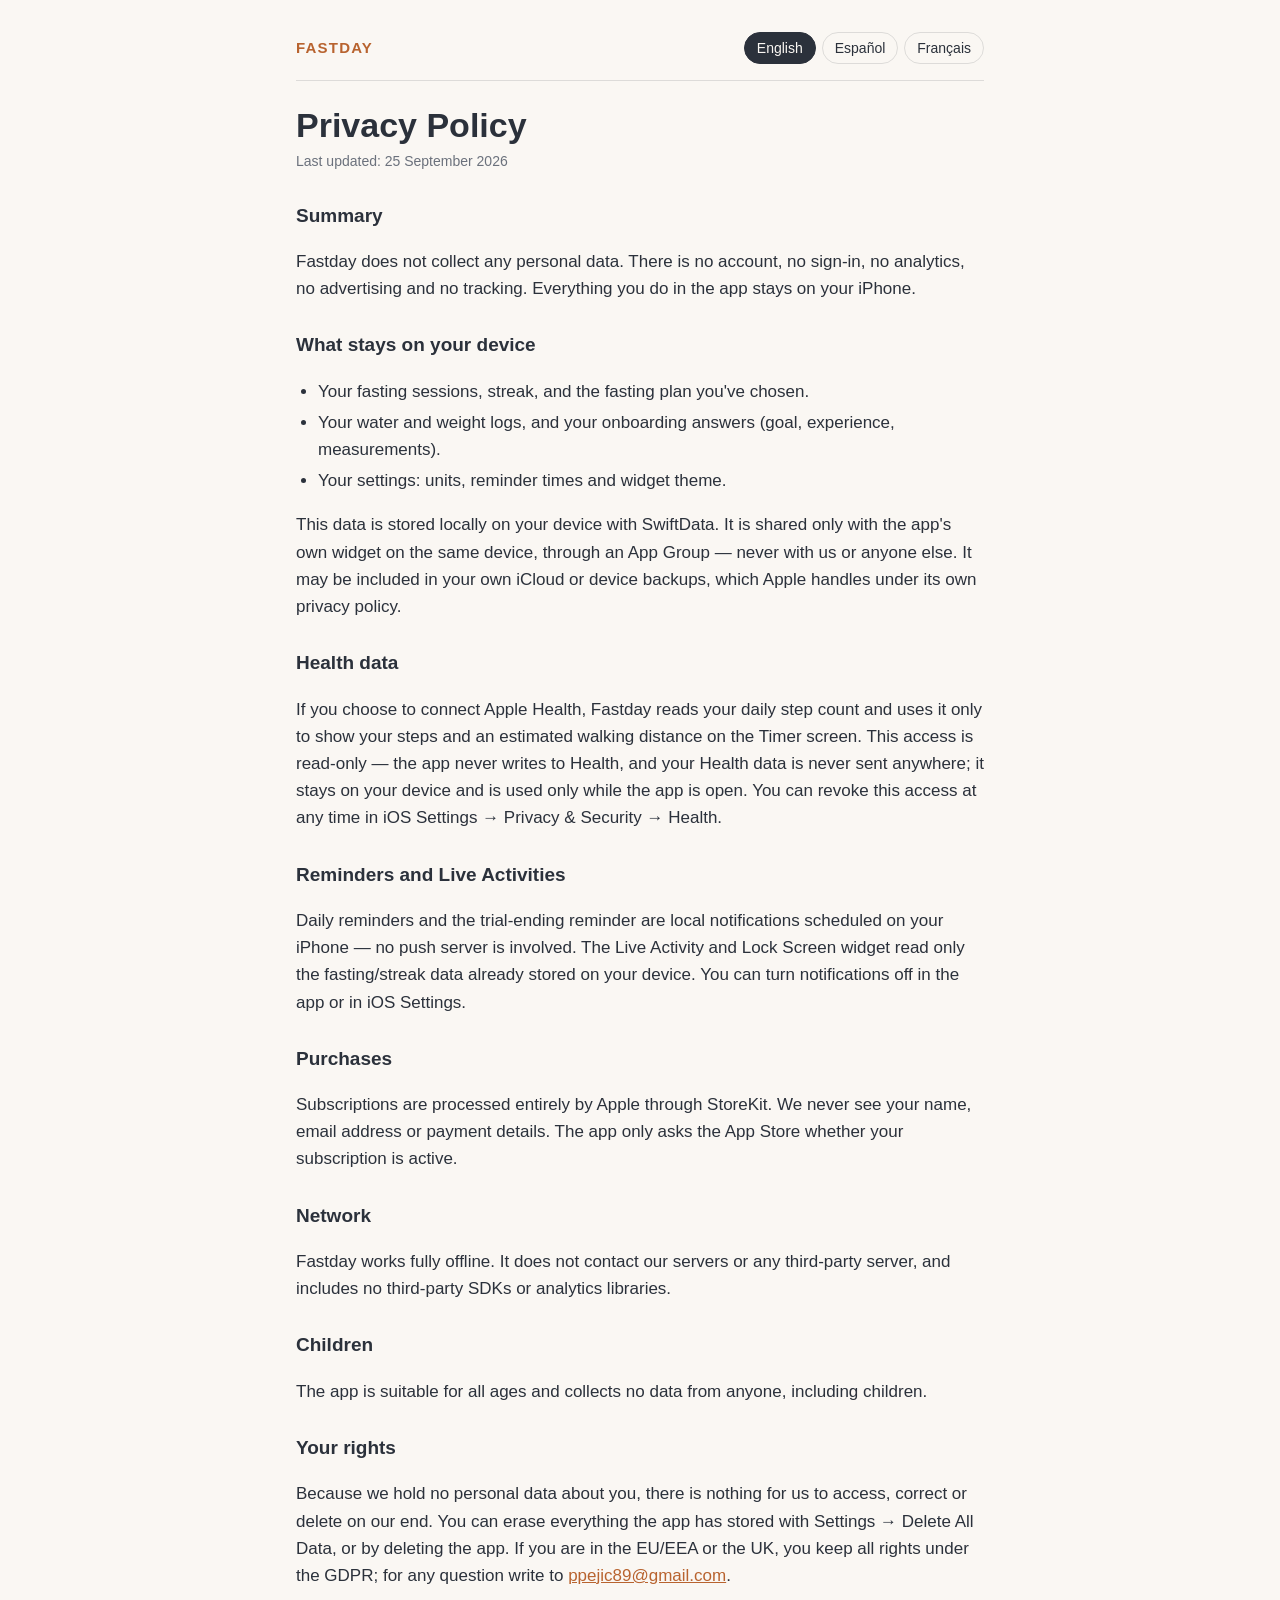
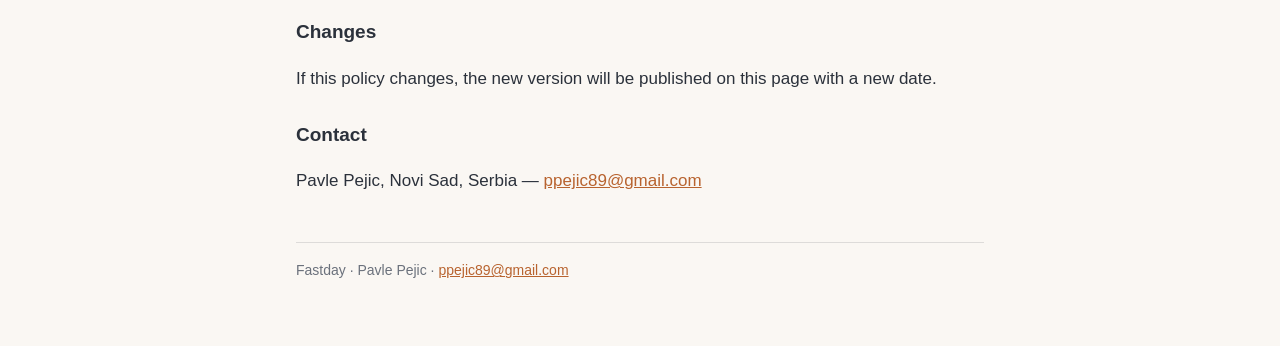
==== legal/fasting/privacy/index.html @ 1cad2029 "Fastday legal pages" ====
<!doctype html>
<html lang="en">
<head>
<meta charset="utf-8">
<meta name="viewport" content="width=device-width, initial-scale=1">
<meta name="color-scheme" content="light dark">
<title>Privacy Policy — Fastday</title>
<link rel="stylesheet" href="../../../style.css">
<script>
(function(){document.documentElement.classList.add('js');
var langs=['en','es','fr'];var q=new URLSearchParams(location.search).get('lang');
var pref=(q||(navigator.languages||[navigator.language||'en'])[0]||'en').slice(0,2).toLowerCase();
if(langs.indexOf(pref)<0)pref='en';
function show(l){document.querySelectorAll('section[lang]').forEach(function(s){s.classList.toggle('on',s.lang===l)});
document.querySelectorAll('nav.lang button').forEach(function(b){b.setAttribute('aria-pressed',b.dataset.l===l)});
document.documentElement.lang=l;var h=document.querySelector('section.on h1');if(h)document.title=h.textContent+' — Fastday';}
document.addEventListener('DOMContentLoaded',function(){document.querySelectorAll('nav.lang button').forEach(function(b){b.onclick=function(){show(b.dataset.l)}});show(pref);});
})();
</script>
</head>
<body>
<main>
<header><a class="brand" href="/fasting-legal/">Fastday</a><nav class="lang" aria-label="Language"><button data-l="en">English</button><button data-l="es">Español</button><button data-l="fr">Français</button></nav></header>
<section lang="en">
<h1>Privacy Policy</h1>
<p class="updated">Last updated: 25 September 2026</p>
<h2>Summary</h2>
<p>Fastday does not collect any personal data. There is no account, no sign-in, no analytics, no advertising and no tracking. Everything you do in the app stays on your iPhone.</p>
<h2>What stays on your device</h2>
<ul><li>Your fasting sessions, streak, and the fasting plan you've chosen.</li><li>Your water and weight logs, and your onboarding answers (goal, experience, measurements).</li><li>Your settings: units, reminder times and widget theme.</li></ul><p>This data is stored locally on your device with SwiftData. It is shared only with the app's own widget on the same device, through an App Group — never with us or anyone else. It may be included in your own iCloud or device backups, which Apple handles under its own privacy policy.</p>
<h2>Health data</h2>
<p>If you choose to connect Apple Health, Fastday reads your daily step count and uses it only to show your steps and an estimated walking distance on the Timer screen. This access is read-only — the app never writes to Health, and your Health data is never sent anywhere; it stays on your device and is used only while the app is open. You can revoke this access at any time in iOS Settings → Privacy & Security → Health.</p>
<h2>Reminders and Live Activities</h2>
<p>Daily reminders and the trial-ending reminder are local notifications scheduled on your iPhone — no push server is involved. The Live Activity and Lock Screen widget read only the fasting/streak data already stored on your device. You can turn notifications off in the app or in iOS Settings.</p>
<h2>Purchases</h2>
<p>Subscriptions are processed entirely by Apple through StoreKit. We never see your name, email address or payment details. The app only asks the App Store whether your subscription is active.</p>
<h2>Network</h2>
<p>Fastday works fully offline. It does not contact our servers or any third-party server, and includes no third-party SDKs or analytics libraries.</p>
<h2>Children</h2>
<p>The app is suitable for all ages and collects no data from anyone, including children.</p>
<h2>Your rights</h2>
<p>Because we hold no personal data about you, there is nothing for us to access, correct or delete on our end. You can erase everything the app has stored with Settings → Delete All Data, or by deleting the app. If you are in the EU/EEA or the UK, you keep all rights under the GDPR; for any question write to <a href="mailto:ppejic89@gmail.com">ppejic89@gmail.com</a>.</p>
<h2>Changes</h2>
<p>If this policy changes, the new version will be published on this page with a new date.</p>
<h2>Contact</h2>
<p>Pavle Pejic, Novi Sad, Serbia — <a href="mailto:ppejic89@gmail.com">ppejic89@gmail.com</a></p>
</section>
<section lang="es">
<h1>Política de privacidad</h1>
<p class="updated">Última actualización: 25 de septiembre de 2026</p>
<h2>Resumen</h2>
<p>Fastday no recopila ningún dato personal. No hay cuenta, ni inicio de sesión, ni analítica, ni publicidad, ni rastreo. Todo lo que haces en la app se queda en tu iPhone.</p>
<h2>Qué se queda en tu dispositivo</h2>
<ul><li>Tus sesiones de ayuno, tu racha y el plan de ayuno que hayas elegido.</li><li>Tus registros de agua y peso, y tus respuestas iniciales (objetivo, experiencia, medidas).</li><li>Tus ajustes: unidades, horas de recordatorio y tema del widget.</li></ul><p>Estos datos se guardan localmente en tu dispositivo con SwiftData. Solo se comparten con el widget de la propia app en el mismo iPhone, mediante un App Group — nunca con nosotros ni con nadie más. Pueden formar parte de tus copias de seguridad de iCloud o del dispositivo, que Apple gestiona según su propia política de privacidad.</p>
<h2>Datos de salud</h2>
<p>Si decides conectar Apple Salud, Fastday lee tu número de pasos diario y lo usa solo para mostrar tus pasos y una distancia estimada en la pantalla del temporizador. Este acceso es de solo lectura — la app nunca escribe en Salud, y tus datos de salud nunca se envían a ningún sitio; permanecen en tu dispositivo y se usan solo mientras la app está abierta. Puedes revocar este acceso en cualquier momento en Ajustes de iOS → Privacidad y seguridad → Salud.</p>
<h2>Recordatorios y Actividades en Vivo</h2>
<p>Los recordatorios diarios y el aviso de fin de prueba son notificaciones locales programadas en tu iPhone, sin ningún servidor. La Actividad en Vivo y el widget de pantalla bloqueada solo leen los datos de ayuno/racha ya guardados en tu dispositivo. Puedes desactivar las notificaciones en la app o en Ajustes de iOS.</p>
<h2>Compras</h2>
<p>Las suscripciones las procesa por completo Apple mediante StoreKit. Nunca vemos tu nombre, tu correo ni tus datos de pago. La app solo pregunta al App Store si tu suscripción está activa.</p>
<h2>Red</h2>
<p>Fastday funciona completamente sin conexión. No contacta con nuestros servidores ni con servidores de terceros, y no incluye SDK de terceros ni bibliotecas de analítica.</p>
<h2>Menores</h2>
<p>La app es apta para todas las edades y no recopila datos de nadie, tampoco de menores.</p>
<h2>Tus derechos</h2>
<p>Como no guardamos datos personales tuyos, no hay nada que consultar, corregir o borrar por nuestra parte. Puedes borrar todo lo que guarda la app en Ajustes → Eliminar todos los datos, o eliminando la app. Si estás en la UE/EEE o en el Reino Unido, conservas todos tus derechos del RGPD; para cualquier consulta escribe a <a href="mailto:ppejic89@gmail.com">ppejic89@gmail.com</a>.</p>
<h2>Cambios</h2>
<p>Si esta política cambia, la nueva versión se publicará en esta página con una fecha nueva.</p>
<h2>Contacto</h2>
<p>Pavle Pejic, Novi Sad, Serbia — <a href="mailto:ppejic89@gmail.com">ppejic89@gmail.com</a></p>
</section>
<section lang="fr">
<h1>Politique de confidentialité</h1>
<p class="updated">Dernière mise à jour : 25 septembre 2026</p>
<h2>En bref</h2>
<p>Fastday ne collecte aucune donnée personnelle. Pas de compte, pas de connexion, pas d'analyse d'audience, pas de publicité, pas de pistage. Tout ce que tu fais dans l'app reste sur ton iPhone.</p>
<h2>Ce qui reste sur ton appareil</h2>
<ul><li>Tes sessions de jeûne, ta série et le plan de jeûne que tu as choisi.</li><li>Tes journaux d'eau et de poids, et tes réponses d'accueil (objectif, expérience, mesures).</li><li>Tes réglages : unités, heures de rappel et thème du widget.</li></ul><p>Ces données sont stockées localement sur ton appareil avec SwiftData. Elles sont partagées uniquement avec le widget de l'app sur le même appareil, via un App Group — jamais avec nous ni avec qui que ce soit d'autre. Elles peuvent faire partie de tes sauvegardes iCloud ou de l'appareil, gérées par Apple selon sa propre politique de confidentialité.</p>
<h2>Données de santé</h2>
<p>Si tu choisis de connecter Apple Santé, Fastday lit ton nombre de pas quotidien et l'utilise uniquement pour afficher tes pas et une distance estimée sur l'écran du minuteur. Cet accès est en lecture seule — l'app n'écrit jamais dans Santé, et tes données de santé ne sont jamais envoyées où que ce soit ; elles restent sur ton appareil et ne sont utilisées que pendant que l'app est ouverte. Tu peux révoquer cet accès à tout moment dans Réglages iOS → Confidentialité et sécurité → Santé.</p>
<h2>Rappels et activités en direct</h2>
<p>Les rappels quotidiens et le rappel de fin d'essai sont des notifications locales programmées sur ton iPhone, sans aucun serveur. L'activité en direct et le widget de l'écran verrouillé ne font que lire les données de jeûne/série déjà stockées sur ton appareil. Tu peux désactiver les notifications dans l'app ou dans Réglages iOS.</p>
<h2>Achats</h2>
<p>Les abonnements sont entièrement traités par Apple via StoreKit. Nous ne voyons jamais ton nom, ton adresse e-mail ni tes informations de paiement. L'app demande seulement à l'App Store si ton abonnement est actif.</p>
<h2>Réseau</h2>
<p>Fastday fonctionne entièrement hors connexion. Elle ne contacte ni nos serveurs ni aucun serveur tiers, et n'inclut aucun SDK tiers ni bibliothèque d'analyse.</p>
<h2>Enfants</h2>
<p>L'app convient à tous les âges et ne collecte de données sur personne, y compris les enfants.</p>
<h2>Tes droits</h2>
<p>Comme nous ne détenons aucune donnée personnelle te concernant, il n'y a rien à consulter, corriger ou supprimer de notre côté. Tu peux effacer tout ce que l'app a enregistré via Réglages → Supprimer toutes les données, ou en supprimant l'app. Si tu te trouves dans l'UE/EEE ou au Royaume-Uni, tu conserves tous tes droits au titre du RGPD ; pour toute question, écris à <a href="mailto:ppejic89@gmail.com">ppejic89@gmail.com</a>.</p>
<h2>Modifications</h2>
<p>Si cette politique change, la nouvelle version sera publiée sur cette page avec une nouvelle date.</p>
<h2>Contact</h2>
<p>Pavle Pejic, Novi Sad, Serbie — <a href="mailto:ppejic89@gmail.com">ppejic89@gmail.com</a></p>
</section>
<footer>Fastday · Pavle Pejic · <a href="mailto:ppejic89@gmail.com">ppejic89@gmail.com</a></footer>
</main>
</body>
</html>
---- style.css ----
:root{--bg:#FAF7F3;--ink:#2B313B;--muted:#6B717C;--accent:#B8632F;--line:rgba(43,49,59,.14);--card:#fff}
@media (prefers-color-scheme:dark){:root{--bg:#1F2430;--ink:#FFFFFF;--muted:#A9AFBA;--accent:#E08A52;--line:rgba(255,255,255,.16);--card:#2A303D}}
*{box-sizing:border-box}html{-webkit-text-size-adjust:100%}
body{margin:0;background:var(--bg);color:var(--ink);font:17px/1.6 -apple-system,BlinkMacSystemFont,"Segoe UI",Roboto,sans-serif}
main{max-width:720px;margin:0 auto;padding:32px 16px 64px}
header{display:flex;flex-wrap:wrap;align-items:baseline;justify-content:space-between;gap:12px;border-bottom:1px solid var(--line);padding-bottom:16px;margin-bottom:8px}
.brand{font:600 15px/1 -apple-system,sans-serif;letter-spacing:.08em;text-transform:uppercase;color:var(--accent);text-decoration:none}
nav.lang{display:flex;gap:6px}
nav.lang button{font:inherit;font-size:14px;border:1px solid var(--line);background:transparent;color:var(--ink);border-radius:999px;padding:4px 12px;cursor:pointer}
nav.lang button[aria-pressed=true]{background:var(--ink);color:var(--bg);border-color:var(--ink)}
h1{font:700 34px/1.2 -apple-system,sans-serif;margin:24px 0 4px}
h2{font-size:19px;margin:28px 0 6px}
.updated{color:var(--muted);font-size:14px;margin:0 0 8px}
a{color:var(--accent)}
ul,ol{padding-left:22px}li{margin:4px 0}
.cards{display:grid;gap:12px;margin-top:24px}
.cards a{display:block;padding:16px 18px;border:1px solid var(--line);border-radius:14px;background:var(--card);text-decoration:none;color:var(--ink);font-weight:600}
footer{margin-top:48px;color:var(--muted);font-size:14px;border-top:1px solid var(--line);padding-top:16px}
.js section[lang]{display:none}.js section[lang].on{display:block}
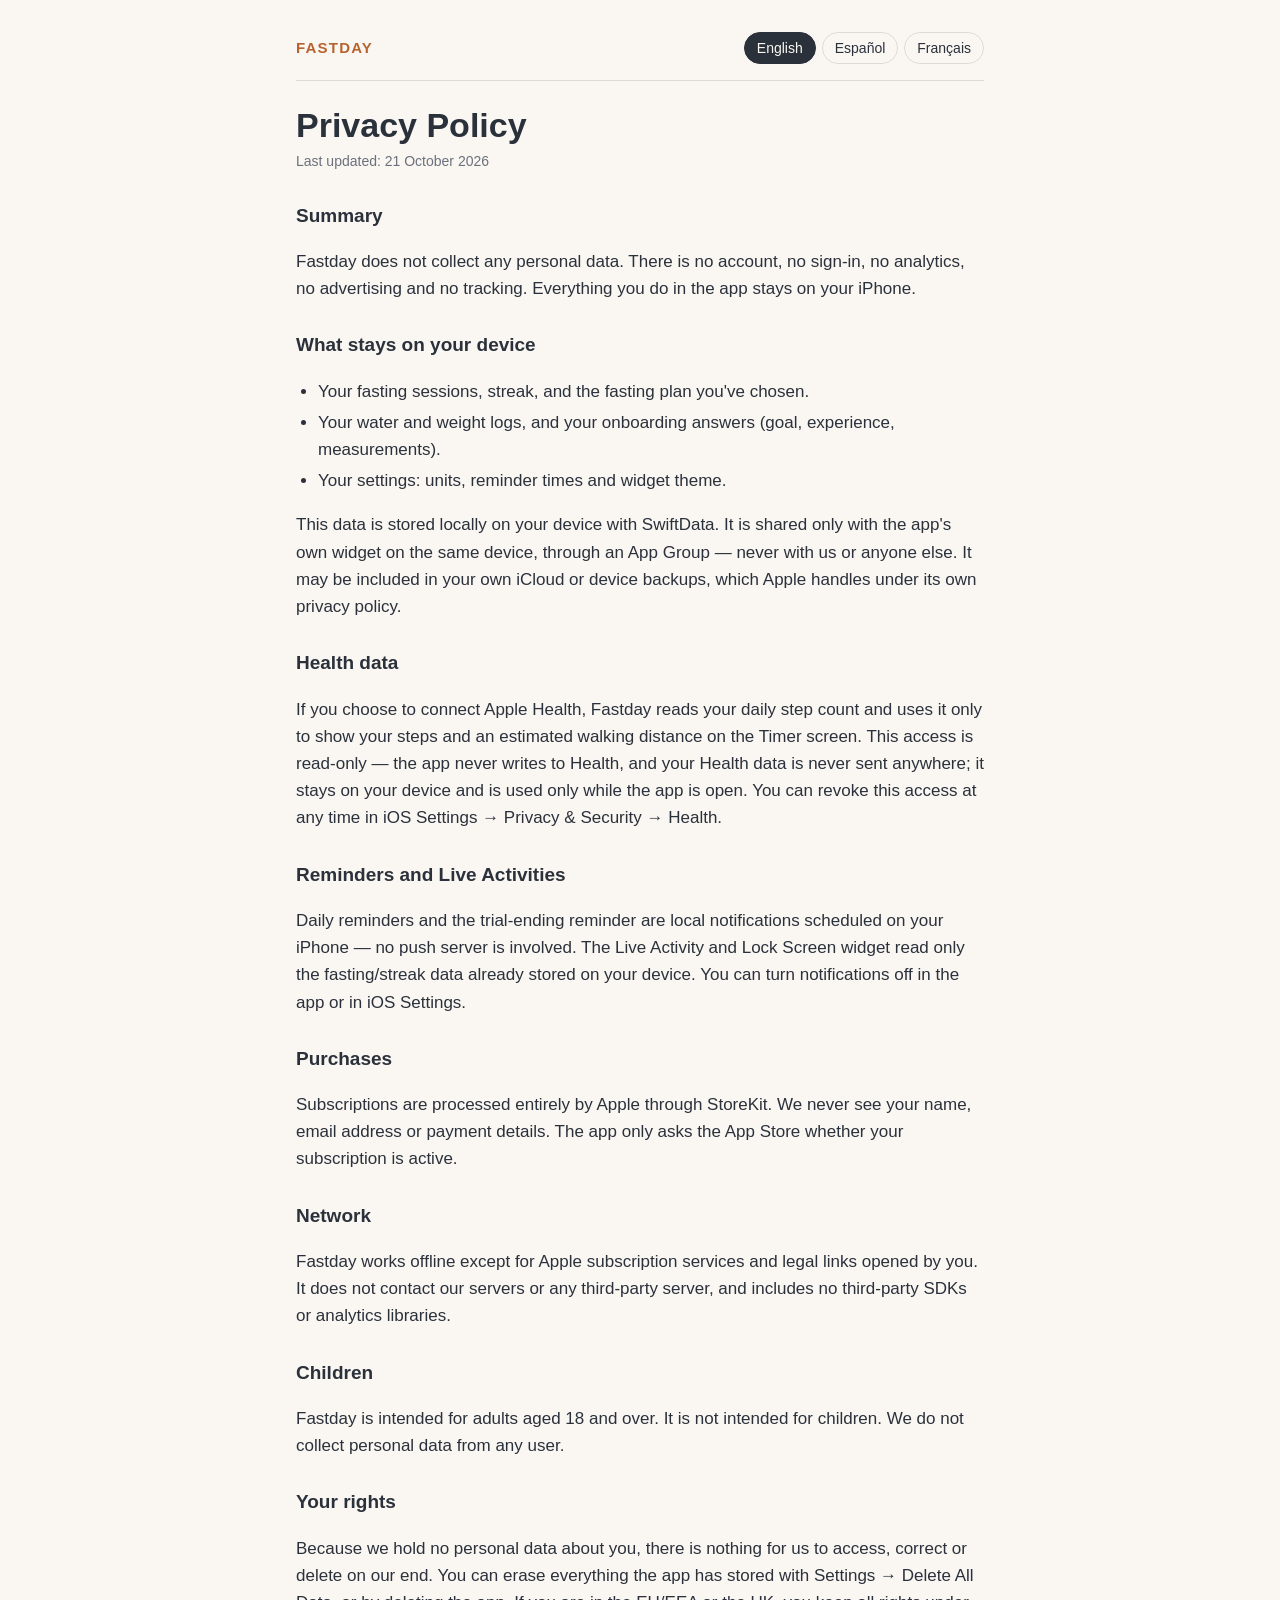
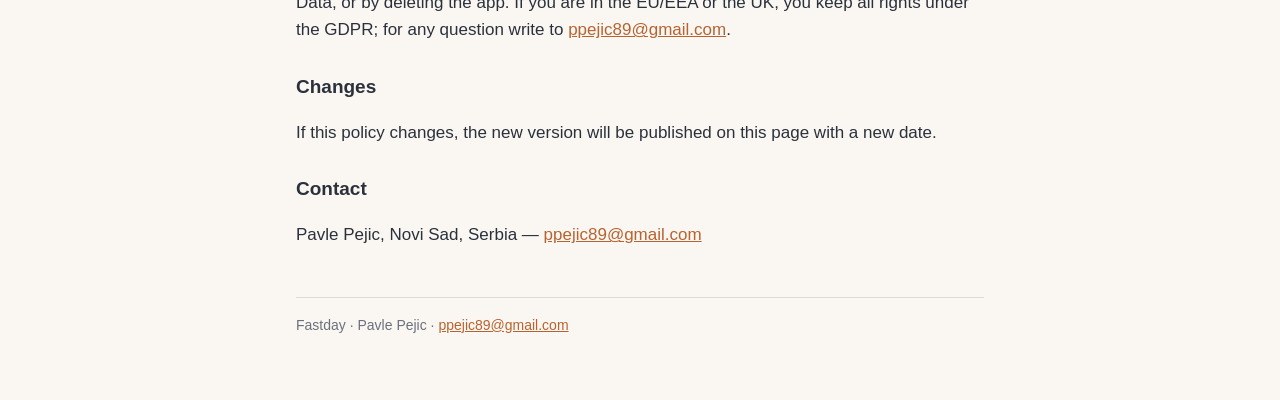
==== commit 5c6f649d: "Correct Fastday adult audience and subscription disclosures" ====
--- a/legal/fasting/privacy/index.html
+++ b/legal/fasting/privacy/index.html
@@ -23,7 +23,7 @@
 <header><a class="brand" href="/fasting-legal/">Fastday</a><nav class="lang" aria-label="Language"><button data-l="en">English</button><button data-l="es">Español</button><button data-l="fr">Français</button></nav></header>
 <section lang="en">
 <h1>Privacy Policy</h1>
-<p class="updated">Last updated: 25 September 2026</p>
+<p class="updated">Last updated: 21 October 2026</p>
 <h2>Summary</h2>
 <p>Fastday does not collect any personal data. There is no account, no sign-in, no analytics, no advertising and no tracking. Everything you do in the app stays on your iPhone.</p>
 <h2>What stays on your device</h2>
@@ -35,9 +35,9 @@
 <h2>Purchases</h2>
 <p>Subscriptions are processed entirely by Apple through StoreKit. We never see your name, email address or payment details. The app only asks the App Store whether your subscription is active.</p>
 <h2>Network</h2>
-<p>Fastday works fully offline. It does not contact our servers or any third-party server, and includes no third-party SDKs or analytics libraries.</p>
+<p>Fastday works offline except for Apple subscription services and legal links opened by you. It does not contact our servers or any third-party server, and includes no third-party SDKs or analytics libraries.</p>
 <h2>Children</h2>
-<p>The app is suitable for all ages and collects no data from anyone, including children.</p>
+<p>Fastday is intended for adults aged 18 and over. It is not intended for children. We do not collect personal data from any user.</p>
 <h2>Your rights</h2>
 <p>Because we hold no personal data about you, there is nothing for us to access, correct or delete on our end. You can erase everything the app has stored with Settings → Delete All Data, or by deleting the app. If you are in the EU/EEA or the UK, you keep all rights under the GDPR; for any question write to <a href="mailto:ppejic89@gmail.com">ppejic89@gmail.com</a>.</p>
 <h2>Changes</h2>
@@ -47,7 +47,7 @@
 </section>
 <section lang="es">
 <h1>Política de privacidad</h1>
-<p class="updated">Última actualización: 25 de septiembre de 2026</p>
+<p class="updated">Última actualización: 21 de octubre de 2026</p>
 <h2>Resumen</h2>
 <p>Fastday no recopila ningún dato personal. No hay cuenta, ni inicio de sesión, ni analítica, ni publicidad, ni rastreo. Todo lo que haces en la app se queda en tu iPhone.</p>
 <h2>Qué se queda en tu dispositivo</h2>
@@ -59,9 +59,9 @@
 <h2>Compras</h2>
 <p>Las suscripciones las procesa por completo Apple mediante StoreKit. Nunca vemos tu nombre, tu correo ni tus datos de pago. La app solo pregunta al App Store si tu suscripción está activa.</p>
 <h2>Red</h2>
-<p>Fastday funciona completamente sin conexión. No contacta con nuestros servidores ni con servidores de terceros, y no incluye SDK de terceros ni bibliotecas de analítica.</p>
+<p>Fastday funciona sin conexión salvo los servicios de suscripción de Apple y los enlaces legales que tú abras. No contacta con nuestros servidores ni con servidores de terceros, y no incluye SDK de terceros ni bibliotecas de analítica.</p>
 <h2>Menores</h2>
-<p>La app es apta para todas las edades y no recopila datos de nadie, tampoco de menores.</p>
+<p>Fastday está dirigida a adultos de 18 años o más. No está destinada a menores. No recopilamos datos personales de ningún usuario.</p>
 <h2>Tus derechos</h2>
 <p>Como no guardamos datos personales tuyos, no hay nada que consultar, corregir o borrar por nuestra parte. Puedes borrar todo lo que guarda la app en Ajustes → Eliminar todos los datos, o eliminando la app. Si estás en la UE/EEE o en el Reino Unido, conservas todos tus derechos del RGPD; para cualquier consulta escribe a <a href="mailto:ppejic89@gmail.com">ppejic89@gmail.com</a>.</p>
 <h2>Cambios</h2>
@@ -71,7 +71,7 @@
 </section>
 <section lang="fr">
 <h1>Politique de confidentialité</h1>
-<p class="updated">Dernière mise à jour : 25 septembre 2026</p>
+<p class="updated">Dernière mise à jour : 21 octobre 2026</p>
 <h2>En bref</h2>
 <p>Fastday ne collecte aucune donnée personnelle. Pas de compte, pas de connexion, pas d'analyse d'audience, pas de publicité, pas de pistage. Tout ce que tu fais dans l'app reste sur ton iPhone.</p>
 <h2>Ce qui reste sur ton appareil</h2>
@@ -83,9 +83,9 @@
 <h2>Achats</h2>
 <p>Les abonnements sont entièrement traités par Apple via StoreKit. Nous ne voyons jamais ton nom, ton adresse e-mail ni tes informations de paiement. L'app demande seulement à l'App Store si ton abonnement est actif.</p>
 <h2>Réseau</h2>
-<p>Fastday fonctionne entièrement hors connexion. Elle ne contacte ni nos serveurs ni aucun serveur tiers, et n'inclut aucun SDK tiers ni bibliothèque d'analyse.</p>
+<p>Fastday fonctionne hors connexion, sauf pour les services d’abonnement Apple et les liens juridiques que tu ouvres. Elle ne contacte ni nos serveurs ni aucun serveur tiers, et n'inclut aucun SDK tiers ni bibliothèque d'analyse.</p>
 <h2>Enfants</h2>
-<p>L'app convient à tous les âges et ne collecte de données sur personne, y compris les enfants.</p>
+<p>Fastday est destinée aux adultes de 18 ans et plus, pas aux enfants. Nous ne collectons les données personnelles d’aucun utilisateur.</p>
 <h2>Tes droits</h2>
 <p>Comme nous ne détenons aucune donnée personnelle te concernant, il n'y a rien à consulter, corriger ou supprimer de notre côté. Tu peux effacer tout ce que l'app a enregistré via Réglages → Supprimer toutes les données, ou en supprimant l'app. Si tu te trouves dans l'UE/EEE ou au Royaume-Uni, tu conserves tous tes droits au titre du RGPD ; pour toute question, écris à <a href="mailto:ppejic89@gmail.com">ppejic89@gmail.com</a>.</p>
 <h2>Modifications</h2>
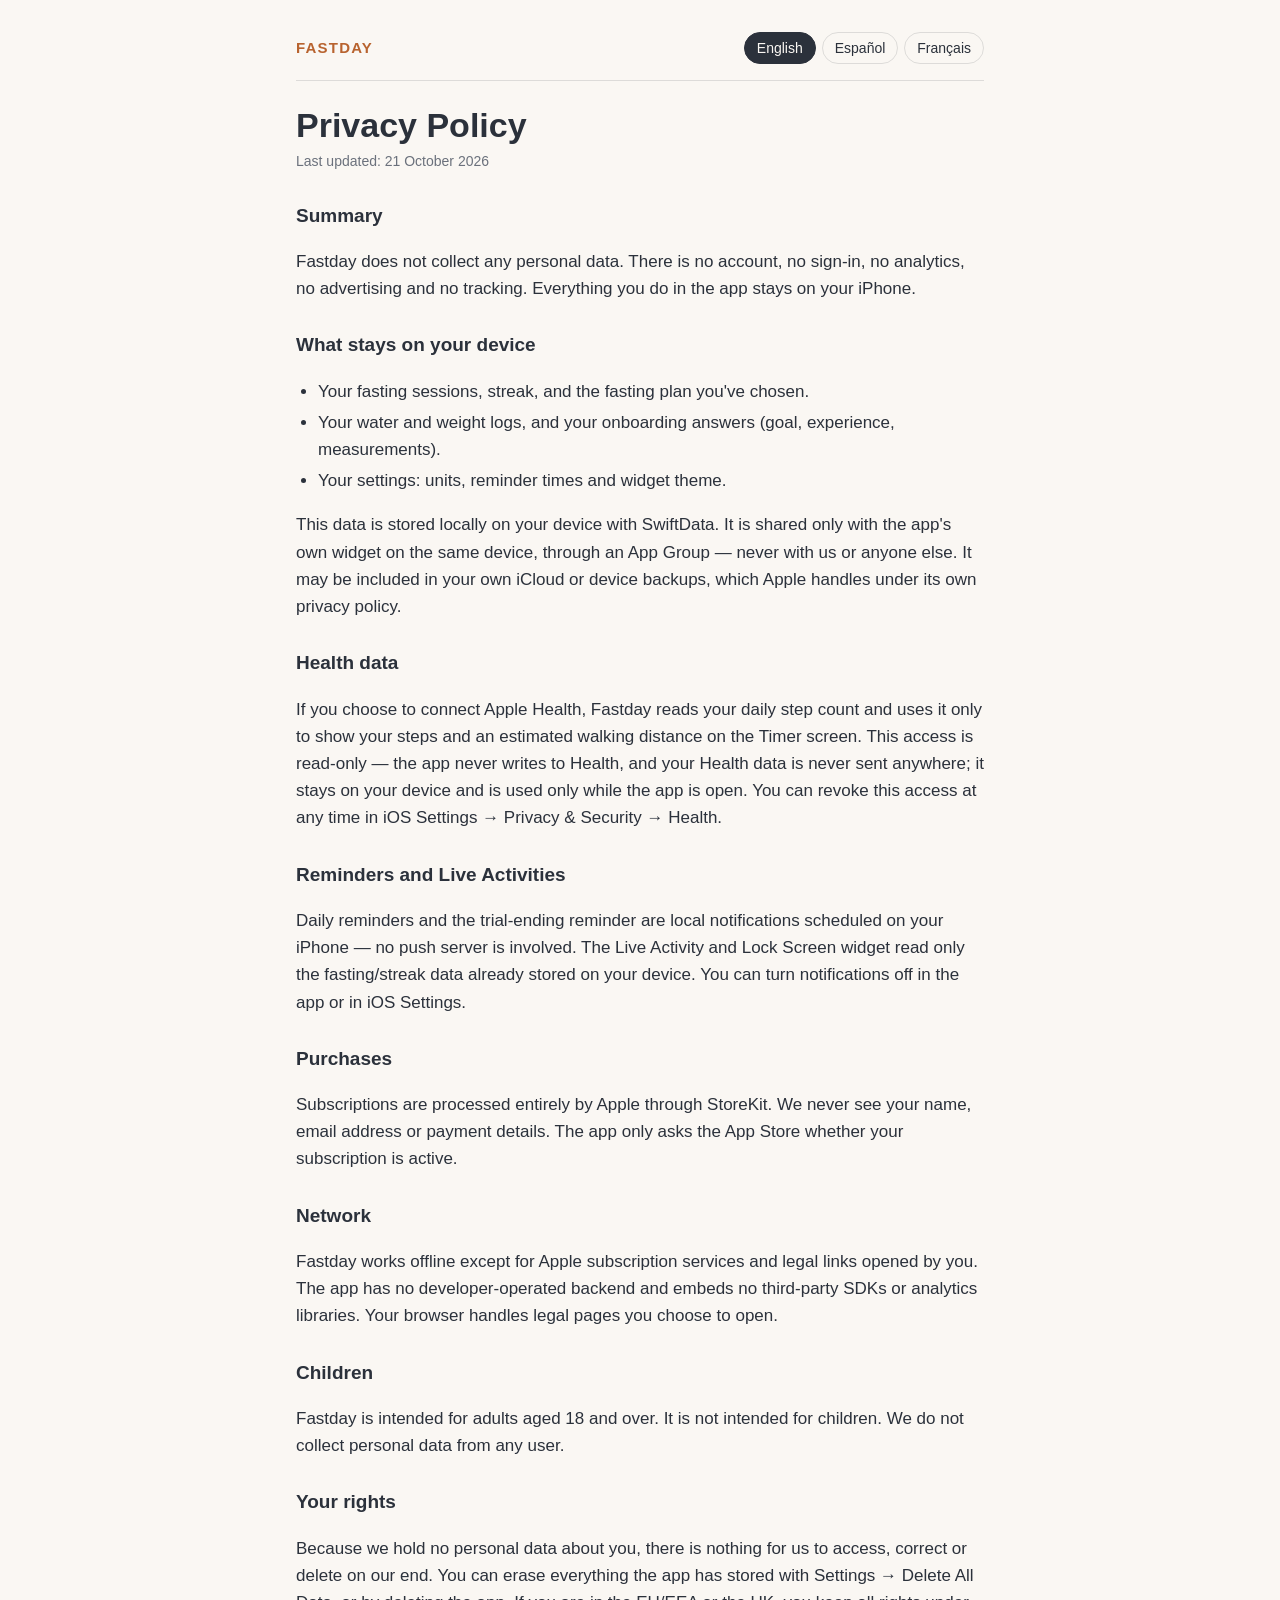
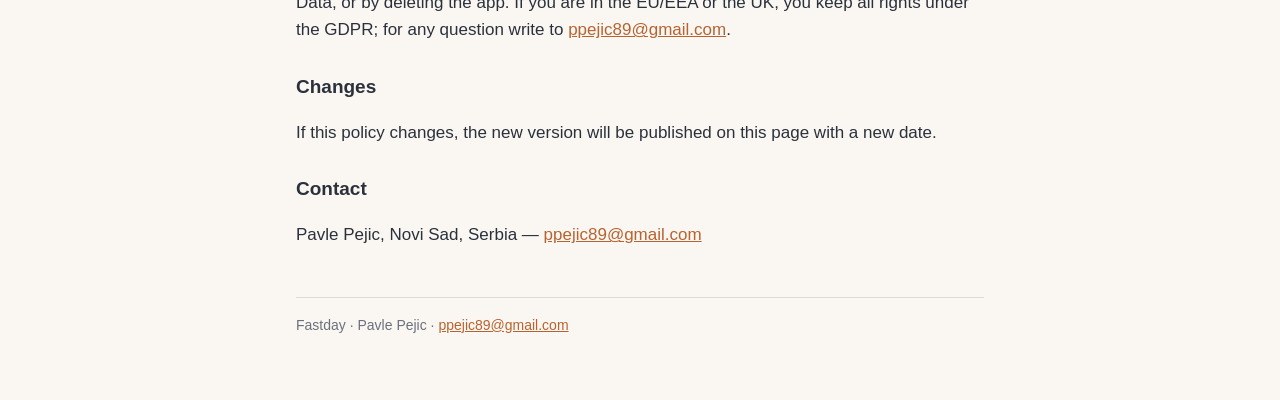
==== commit b34131c3: "Clarify network exceptions and educational fasting timeline limitations" ====
--- a/legal/fasting/privacy/index.html
+++ b/legal/fasting/privacy/index.html
@@ -35,7 +35,7 @@
 <h2>Purchases</h2>
 <p>Subscriptions are processed entirely by Apple through StoreKit. We never see your name, email address or payment details. The app only asks the App Store whether your subscription is active.</p>
 <h2>Network</h2>
-<p>Fastday works offline except for Apple subscription services and legal links opened by you. It does not contact our servers or any third-party server, and includes no third-party SDKs or analytics libraries.</p>
+<p>Fastday works offline except for Apple subscription services and legal links opened by you. The app has no developer-operated backend and embeds no third-party SDKs or analytics libraries. Your browser handles legal pages you choose to open.</p>
 <h2>Children</h2>
 <p>Fastday is intended for adults aged 18 and over. It is not intended for children. We do not collect personal data from any user.</p>
 <h2>Your rights</h2>
@@ -59,7 +59,7 @@
 <h2>Compras</h2>
 <p>Las suscripciones las procesa por completo Apple mediante StoreKit. Nunca vemos tu nombre, tu correo ni tus datos de pago. La app solo pregunta al App Store si tu suscripción está activa.</p>
 <h2>Red</h2>
-<p>Fastday funciona sin conexión salvo los servicios de suscripción de Apple y los enlaces legales que tú abras. No contacta con nuestros servidores ni con servidores de terceros, y no incluye SDK de terceros ni bibliotecas de analítica.</p>
+<p>Fastday funciona sin conexión salvo los servicios de suscripción de Apple y los enlaces legales que tú abras. La app no tiene un servidor del desarrollador ni incluye SDK de terceros o bibliotecas de analítica. Tu navegador gestiona las páginas legales que decidas abrir.</p>
 <h2>Menores</h2>
 <p>Fastday está dirigida a adultos de 18 años o más. No está destinada a menores. No recopilamos datos personales de ningún usuario.</p>
 <h2>Tus derechos</h2>
@@ -83,7 +83,7 @@
 <h2>Achats</h2>
 <p>Les abonnements sont entièrement traités par Apple via StoreKit. Nous ne voyons jamais ton nom, ton adresse e-mail ni tes informations de paiement. L'app demande seulement à l'App Store si ton abonnement est actif.</p>
 <h2>Réseau</h2>
-<p>Fastday fonctionne hors connexion, sauf pour les services d’abonnement Apple et les liens juridiques que tu ouvres. Elle ne contacte ni nos serveurs ni aucun serveur tiers, et n'inclut aucun SDK tiers ni bibliothèque d'analyse.</p>
+<p>Fastday fonctionne hors connexion, sauf pour les services d’abonnement Apple et les liens juridiques que tu ouvres. L'app n'a pas de serveur exploité par le développeur et n'inclut aucun SDK tiers ni bibliothèque d'analyse. Ton navigateur gère les pages juridiques que tu choisis d'ouvrir.</p>
 <h2>Enfants</h2>
 <p>Fastday est destinée aux adultes de 18 ans et plus, pas aux enfants. Nous ne collectons les données personnelles d’aucun utilisateur.</p>
 <h2>Tes droits</h2>
